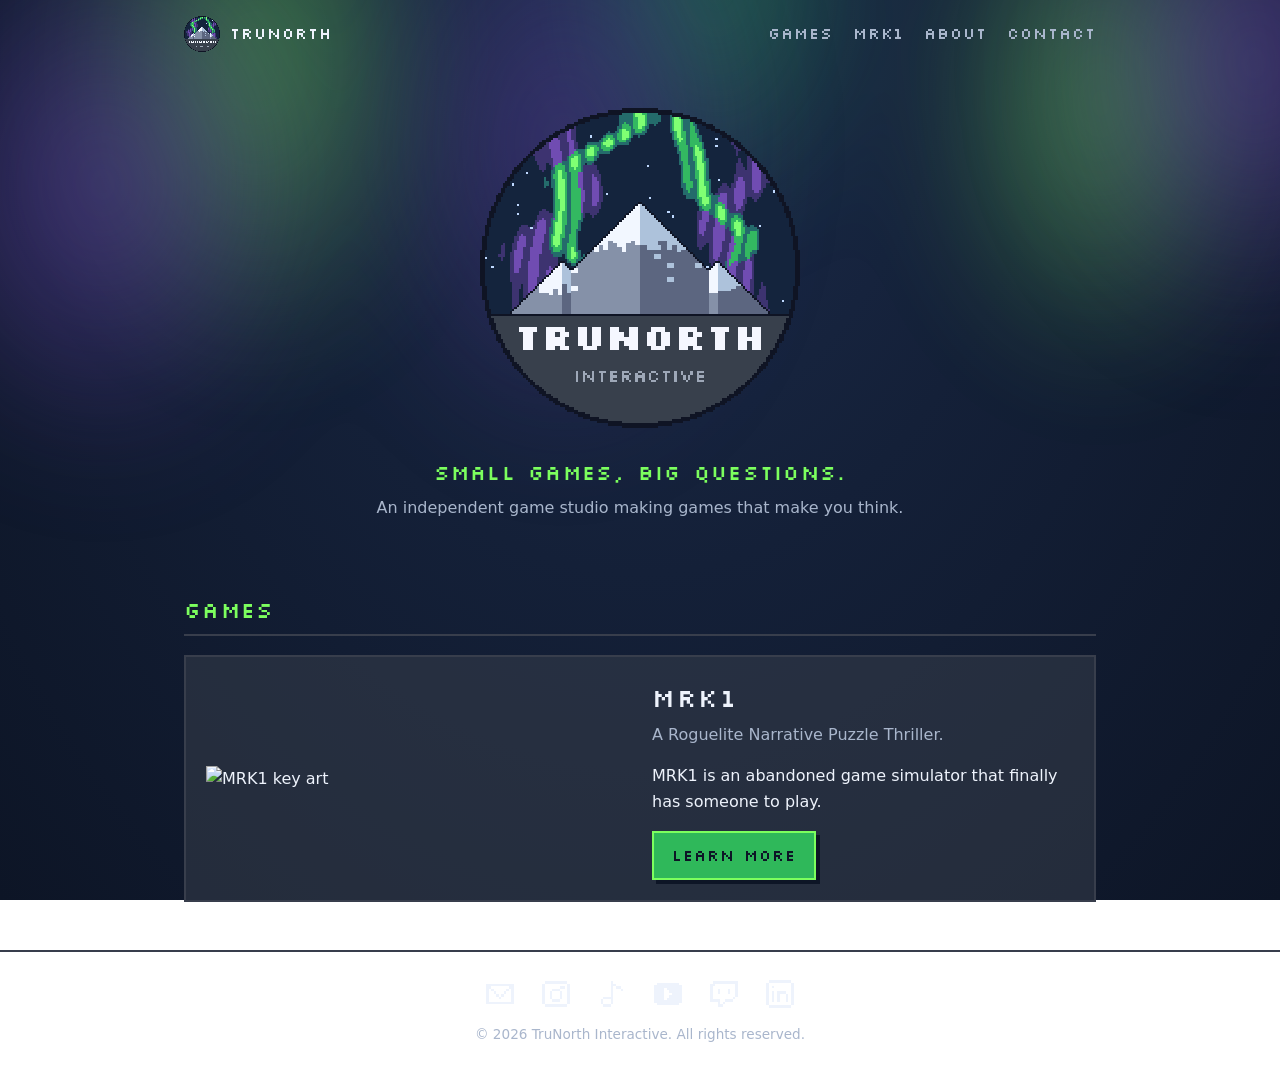
==== index.html @ 35603e85 "Animate the logo regardless of reduced-motion setting" ====
<!doctype html>
<html lang="en">
<head>
  <meta charset="utf-8">
  <meta name="viewport" content="width=device-width, initial-scale=1">
  <title>TruNorth Interactive</title>
  <meta name="description" content="TruNorth Interactive is an independent game studio. Makers of MRK1.">
  <link rel="icon" href="assets/trunorth-logo.png">
  <link rel="preconnect" href="https://fonts.googleapis.com">
  <link href="https://fonts.googleapis.com/css2?family=Silkscreen&display=swap" rel="stylesheet">
  <link rel="stylesheet" href="assets/style.css">
</head>
<body>
  <nav>
    <a class="brand" href="./"><img class="pixelated" src="assets/trunorth-logo.png" alt=""><span>TruNorth</span></a>
    <ul>
      <li><a href="#games">Games</a></li>
      <li><a href="mrk1/">MRK1</a></li>
      <li><a href="about/">About</a></li>
      <li><a href="mailto:trunorthinteractive@gmail.com">Contact</a></li>
    </ul>
  </nav>

  <main>
    <div class="hero">
      <picture>
        <source srcset="assets/trunorth-logo-animated.webp" type="image/webp">
        <img class="pixelated" src="assets/trunorth-logo.png" alt="TruNorth Interactive logo: northern lights over a snowy mountain">
      </picture>
      <p class="mantra">Small games, big questions.</p>
      <p>An independent game studio making games that make you think.</p>
    </div>

    <section id="games">
      <h2>Games</h2>
      <a class="card" href="mrk1/">
        <img src="assets/mrk1-keyart.png" alt="MRK1 key art">
        <div>
          <h3>MRK1</h3>
          <p class="tag">A Roguelite Narrative Puzzle Thriller.</p>
          <p>MRK1 is an abandoned game simulator that finally has someone to play.</p>
          <span class="button">Learn more</span>
        </div>
      </a>
    </section>
  </main>

  <footer>
    <p class="social">
      <a href="mailto:trunorthinteractive@gmail.com" aria-label="Email" title="Email"><svg viewBox="0 0 11 8" aria-hidden="true"><rect x="0" y="0" width="11" height="1"/><rect x="0" y="1" width="2" height="1"/><rect x="9" y="1" width="2" height="1"/><rect x="0" y="2" width="1" height="1"/><rect x="2" y="2" width="1" height="1"/><rect x="8" y="2" width="1" height="1"/><rect x="10" y="2" width="1" height="1"/><rect x="0" y="3" width="1" height="1"/><rect x="3" y="3" width="1" height="1"/><rect x="7" y="3" width="1" height="1"/><rect x="10" y="3" width="1" height="1"/><rect x="0" y="4" width="1" height="1"/><rect x="4" y="4" width="1" height="1"/><rect x="6" y="4" width="1" height="1"/><rect x="10" y="4" width="1" height="1"/><rect x="0" y="5" width="1" height="1"/><rect x="5" y="5" width="1" height="1"/><rect x="10" y="5" width="1" height="1"/><rect x="0" y="6" width="1" height="1"/><rect x="10" y="6" width="1" height="1"/><rect x="0" y="7" width="11" height="1"/></svg></a>
      <a href="https://www.instagram.com/trunorthinteractive/" aria-label="Instagram" title="Instagram" target="_blank" rel="noopener"><svg viewBox="0 0 11 10" aria-hidden="true"><rect x="1" y="0" width="9" height="1"/><rect x="0" y="1" width="1" height="1"/><rect x="10" y="1" width="1" height="1"/><rect x="0" y="2" width="1" height="1"/><rect x="7" y="2" width="2" height="1"/><rect x="10" y="2" width="1" height="1"/><rect x="0" y="3" width="1" height="1"/><rect x="4" y="3" width="3" height="1"/><rect x="10" y="3" width="1" height="1"/><rect x="0" y="4" width="1" height="1"/><rect x="3" y="4" width="1" height="1"/><rect x="7" y="4" width="1" height="1"/><rect x="10" y="4" width="1" height="1"/><rect x="0" y="5" width="1" height="1"/><rect x="3" y="5" width="1" height="1"/><rect x="7" y="5" width="1" height="1"/><rect x="10" y="5" width="1" height="1"/><rect x="0" y="6" width="1" height="1"/><rect x="3" y="6" width="1" height="1"/><rect x="7" y="6" width="1" height="1"/><rect x="10" y="6" width="1" height="1"/><rect x="0" y="7" width="1" height="1"/><rect x="4" y="7" width="3" height="1"/><rect x="10" y="7" width="1" height="1"/><rect x="0" y="8" width="1" height="1"/><rect x="10" y="8" width="1" height="1"/><rect x="1" y="9" width="9" height="1"/></svg></a>
      <a href="https://www.tiktok.com/@trunorthinteractive" aria-label="TikTok" title="TikTok" target="_blank" rel="noopener"><svg viewBox="0 0 11 10" aria-hidden="true"><rect x="5" y="0" width="1" height="1"/><rect x="5" y="1" width="2" height="1"/><rect x="5" y="2" width="1" height="1"/><rect x="7" y="2" width="2" height="1"/><rect x="5" y="3" width="1" height="1"/><rect x="9" y="3" width="1" height="1"/><rect x="5" y="4" width="1" height="1"/><rect x="5" y="5" width="1" height="1"/><rect x="2" y="6" width="4" height="1"/><rect x="1" y="7" width="1" height="1"/><rect x="5" y="7" width="1" height="1"/><rect x="1" y="8" width="1" height="1"/><rect x="5" y="8" width="1" height="1"/><rect x="2" y="9" width="3" height="1"/></svg></a>
      <a href="https://www.youtube.com/@trunorthinteractive" aria-label="YouTube" title="YouTube" target="_blank" rel="noopener"><svg viewBox="0 0 11 9" aria-hidden="true"><rect x="1" y="0" width="9" height="1"/><rect x="0" y="1" width="11" height="1"/><rect x="0" y="2" width="4" height="1"/><rect x="5" y="2" width="6" height="1"/><rect x="0" y="3" width="4" height="1"/><rect x="6" y="3" width="5" height="1"/><rect x="0" y="4" width="4" height="1"/><rect x="7" y="4" width="4" height="1"/><rect x="0" y="5" width="4" height="1"/><rect x="6" y="5" width="5" height="1"/><rect x="0" y="6" width="4" height="1"/><rect x="5" y="6" width="6" height="1"/><rect x="0" y="7" width="11" height="1"/><rect x="1" y="8" width="9" height="1"/></svg></a>
      <a href="https://www.twitch.tv/trunorthinteractive" aria-label="Twitch" title="Twitch" target="_blank" rel="noopener"><svg viewBox="0 0 11 10" aria-hidden="true"><rect x="1" y="0" width="10" height="1"/><rect x="0" y="1" width="2" height="1"/><rect x="10" y="1" width="1" height="1"/><rect x="0" y="2" width="1" height="1"/><rect x="10" y="2" width="1" height="1"/><rect x="0" y="3" width="1" height="1"/><rect x="3" y="3" width="1" height="1"/><rect x="7" y="3" width="1" height="1"/><rect x="10" y="3" width="1" height="1"/><rect x="0" y="4" width="1" height="1"/><rect x="3" y="4" width="1" height="1"/><rect x="7" y="4" width="1" height="1"/><rect x="10" y="4" width="1" height="1"/><rect x="0" y="5" width="1" height="1"/><rect x="10" y="5" width="1" height="1"/><rect x="0" y="6" width="1" height="1"/><rect x="9" y="6" width="1" height="1"/><rect x="0" y="7" width="4" height="1"/><rect x="6" y="7" width="3" height="1"/><rect x="3" y="8" width="1" height="1"/><rect x="5" y="8" width="1" height="1"/><rect x="3" y="9" width="2" height="1"/></svg></a>
<a href="https://www.linkedin.com/company/trunorth-interactive" aria-label="LinkedIn" title="LinkedIn" target="_blank" rel="noopener"><svg viewBox="0 0 10 10" aria-hidden="true"><rect x="1" y="0" width="8" height="1"/><rect x="0" y="1" width="1" height="8"/><rect x="9" y="1" width="1" height="8"/><rect x="2" y="2" width="1" height="1"/><rect x="2" y="4" width="1" height="4"/><rect x="4" y="4" width="3" height="1"/><rect x="4" y="5" width="1" height="3"/><rect x="7" y="5" width="1" height="3"/><rect x="1" y="9" width="8" height="1"/></svg></a>
    </p>
    &copy; 2026 TruNorth Interactive. All rights reserved.
  </footer>
</body>
</html>
---- assets/style.css ----
:root {
  --night: #142038;
  --night-deep: #0d1526;
  --slate: #383e4c;
  --snow: #eef3fc;
  --mist: #a9b6cc;
  --aurora: #7cff5e;
  --aurora-dim: #2fb85a;
  --mrk-red: #ff6b6b;
  --mrk-violet: #b98cff;
}

* { box-sizing: border-box; }
html, body { margin: 0; }

body {
  background: radial-gradient(ellipse at top, #1c2c4c 0%, var(--night) 45%, var(--night-deep) 100%) fixed;
  color: var(--snow);
  font-family: system-ui, -apple-system, "Segoe UI", sans-serif;
  line-height: 1.6;
  min-height: 100vh;
  display: flex;
  flex-direction: column;
}

/* Aurora: two blurred layers of green and violet bands drifting behind the page. */
body::before,
body::after {
  content: "";
  position: fixed;
  inset: -20% -10% 30% -10%;
  z-index: -1;
  pointer-events: none;
  filter: blur(60px);
  opacity: 0.45;
}
body::before {
  background:
    radial-gradient(ellipse 18% 55% at 25% 30%, var(--aurora) 0%, transparent 70%),
    radial-gradient(ellipse 14% 45% at 55% 20%, var(--aurora-dim) 0%, transparent 70%),
    radial-gradient(ellipse 16% 50% at 80% 35%, var(--aurora) 0%, transparent 70%);
  animation: aurora-drift 18s ease-in-out infinite alternate;
}
body::after {
  background:
    radial-gradient(ellipse 20% 50% at 15% 45%, #7048b8 0%, transparent 70%),
    radial-gradient(ellipse 18% 55% at 45% 40%, #5a3a9a 0%, transparent 70%),
    radial-gradient(ellipse 20% 50% at 90% 30%, #7048b8 0%, transparent 70%);
  opacity: 0.55;
  animation: aurora-drift 24s ease-in-out infinite alternate-reverse;
}
@keyframes aurora-drift {
  0%   { transform: translateX(-4%) skewX(-8deg) scaleY(1); }
  50%  { transform: translateX(3%) skewX(6deg) scaleY(1.08); }
  100% { transform: translateX(-2%) skewX(-4deg) scaleY(0.95); }
}
@media (prefers-reduced-motion: reduce) {
  body::before, body::after { animation: none; }
}

h1, h2, h3, nav, .button {
  font-family: "Silkscreen", monospace;
  font-weight: 400;
  letter-spacing: 0.06em;
}

a { color: var(--aurora); }
a:hover { color: var(--snow); }
img.pixelated { image-rendering: pixelated; }

nav {
  display: flex;
  justify-content: space-between;
  align-items: center;
  gap: 12px;
  padding: 16px 24px;
  max-width: 960px;
  width: 100%;
  margin: 0 auto;
}
nav .brand { display: flex; align-items: center; gap: 10px; color: var(--snow); text-decoration: none; }
nav .brand img { width: 36px; height: 36px; }
nav ul { list-style: none; display: flex; gap: 20px; margin: 0; padding: 0; }
nav ul a { color: var(--mist); text-decoration: none; }
nav ul a:hover { color: var(--aurora); }

main { flex: 1; width: 100%; max-width: 960px; margin: 0 auto; padding: 0 24px 48px; }

.hero { text-align: center; padding: 40px 0 24px; }
.hero img { width: min(320px, 70vw); height: auto; }
.hero p { color: var(--mist); max-width: 560px; margin: 16px auto 0; }

section { margin-top: 48px; }
section h2 { color: var(--aurora); font-size: 1.4rem; border-bottom: 2px solid var(--slate); padding-bottom: 6px; }

.card {
  display: grid;
  grid-template-columns: 1fr 1fr;
  gap: 24px;
  align-items: center;
  background: rgba(56, 62, 76, 0.55);
  border: 2px solid var(--slate);
  padding: 20px;
  text-decoration: none;
  color: inherit;
  transition: border-color 0.15s, transform 0.15s;
}
a.card:hover { border-color: var(--aurora-dim); transform: translateY(-2px); color: inherit; }
.card img { width: 100%; height: auto; display: block; }
.card h3 { margin: 0 0 4px; font-size: 1.6rem; }
.card .tag { color: var(--mist); margin: 0 0 12px; }

.button {
  display: inline-block;
  background: var(--aurora-dim);
  color: var(--night-deep);
  padding: 10px 18px;
  text-decoration: none;
  border: 2px solid var(--aurora);
  box-shadow: 4px 4px 0 var(--night-deep);
}
.button:hover { background: var(--aurora); color: var(--night-deep); }

footer {
  text-align: center;
  color: var(--mist);
  font-size: 0.85rem;
  padding: 24px;
  border-top: 2px solid var(--slate);
}

/* MRK1 page */
.mrk1 h1 { color: var(--mrk-red); font-size: 2.4rem; margin: 0; }
.mrk1 h1 .one { color: var(--mrk-violet); }
.mrk1 .tag { color: var(--mist); margin-top: 4px; }
.mrk1 section h2 { color: var(--mrk-red); }
.mrk1 .button { background: var(--mrk-red); border-color: #ffb0b0; }
.mrk1 .button:hover { background: #ff8f8f; }
.mrk1 .key-art { width: 100%; height: auto; border: 2px solid var(--slate); margin-top: 16px; }
.mrk1 ul.features { padding-left: 20px; }
.mrk1 ul.features li { margin-bottom: 8px; }

@media (max-width: 640px) {
  nav { padding: 12px 16px; }
  nav .brand span { display: none; }
  main { padding: 0 16px 40px; }
  .card { grid-template-columns: 1fr; }
}

footer .social { display: flex; justify-content: center; flex-wrap: wrap; gap: 20px; margin: 0 0 12px; font-family: "Silkscreen", monospace; }
footer .social a { color: var(--snow); text-decoration: none; }
footer .social a:hover { color: var(--aurora); }
.mrk1 footer .social a:hover { color: var(--mrk-red); }
footer .social a { display: inline-flex; padding: 4px; }
footer .social svg { width: 28px; height: 28px; fill: currentColor; shape-rendering: crispEdges; }
.shots { display: grid; grid-template-columns: repeat(2, 1fr); gap: 16px; }
.shots img { width: 100%; height: auto; display: block; border: 2px solid var(--slate); }
.shots a:hover img { border-color: var(--mrk-red); }
@media (max-width: 640px) { .shots { grid-template-columns: 1fr; } }
.shots .wide { grid-column: 1 / -1; }
.mrk1 .cta { margin-top: 24px; }
.hero p.mantra { font-family: "Silkscreen", monospace; color: var(--aurora); font-size: 1.3rem; letter-spacing: 0.06em; margin-top: 20px; }
.hero p.mantra + p { margin-top: 6px; }
.pillars { list-style: none; padding: 0; display: grid; grid-template-columns: repeat(3, 1fr); gap: 16px; }
.pillars li { background: rgba(56, 62, 76, 0.55); border: 2px solid var(--slate); padding: 16px; }
.pillars h3 { margin: 0 0 6px; color: var(--aurora); }
.pillars p { margin: 0; color: var(--mist); }
.founder { display: flex; gap: 24px; align-items: center; background: rgba(56, 62, 76, 0.55); border: 2px solid var(--slate); padding: 20px; }
.founder .portrait { width: 160px; height: 160px; flex: none; border: 2px solid var(--slate); }
.founder h3 { margin: 0; font-size: 1.4rem; }
.founder .role { margin: 0 0 8px; color: var(--aurora); font-family: "Silkscreen", monospace; }
@media (max-width: 640px) { .pillars { grid-template-columns: 1fr; } .founder { flex-direction: column; text-align: center; } }
.founder .ring { position: relative; flex: none; width: 176px; height: 176px; border-radius: 50%; padding: 6px; background: conic-gradient(var(--aurora), #7048b8, var(--aurora-dim), #b98cff, var(--aurora)); box-shadow: 0 0 24px rgba(124, 255, 94, 0.35), 0 0 48px rgba(112, 72, 184, 0.3); animation: ring-spin 12s linear infinite; }
.founder .ring .portrait { width: 100%; height: 100%; border-radius: 50%; border: 4px solid var(--night-deep); display: block; object-fit: cover; animation: ring-spin 12s linear infinite reverse; }
@keyframes ring-spin { to { transform: rotate(360deg); } }
@media (prefers-reduced-motion: reduce) { .founder .ring, .founder .ring .portrait { animation: none; } }
.studio { display: grid; grid-template-columns: 1.1fr 1fr; gap: 32px; align-items: center; }
.studio .mantra { font-family: "Silkscreen", monospace; color: var(--aurora); font-size: 1.8rem; line-height: 1.25; letter-spacing: 0.06em; margin: 0 0 8px; text-shadow: 0 0 18px rgba(124, 255, 94, 0.35); }
.studio .where { color: var(--mist); margin: 0 0 16px; }
.studio .pillars { grid-template-columns: 1fr; margin: 0; }
@media (max-width: 640px) { .studio { grid-template-columns: 1fr; } }
main.pad-top { padding-top: 24px; }
.team .founder { justify-content: center; padding: 32px; }
.team .founder .ring { width: 220px; height: 220px; }
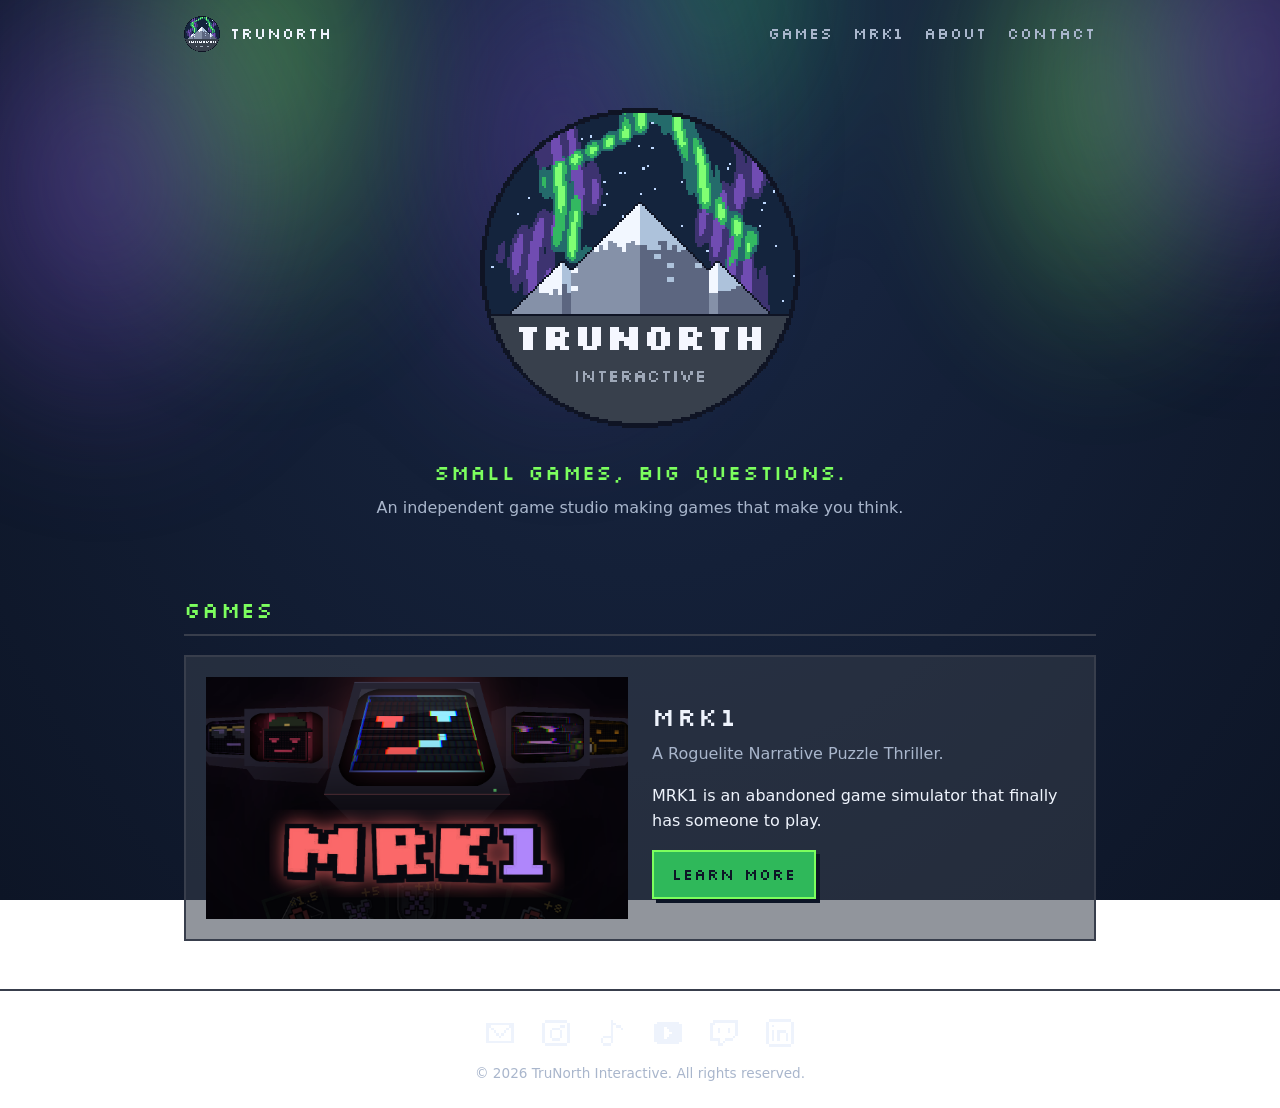
==== commit 08875f71: "Animate the logo regardless of reduced-motion setting (#8)" ====
--- a/index.html
+++ b/index.html
@@ -34,7 +34,7 @@
     <section id="games">
       <h2>Games</h2>
       <a class="card" href="mrk1/">
-        <img src="assets/mrk1-keyart.png" alt="MRK1 key art">
+        <img src="assets/mrk1-capsule.png" alt="MRK1: a monitor in the middle of a ring of boss-persona monitors, one glitched, above the MRK1 logo">
         <div>
           <h3>MRK1</h3>
           <p class="tag">A Roguelite Narrative Puzzle Thriller.</p>
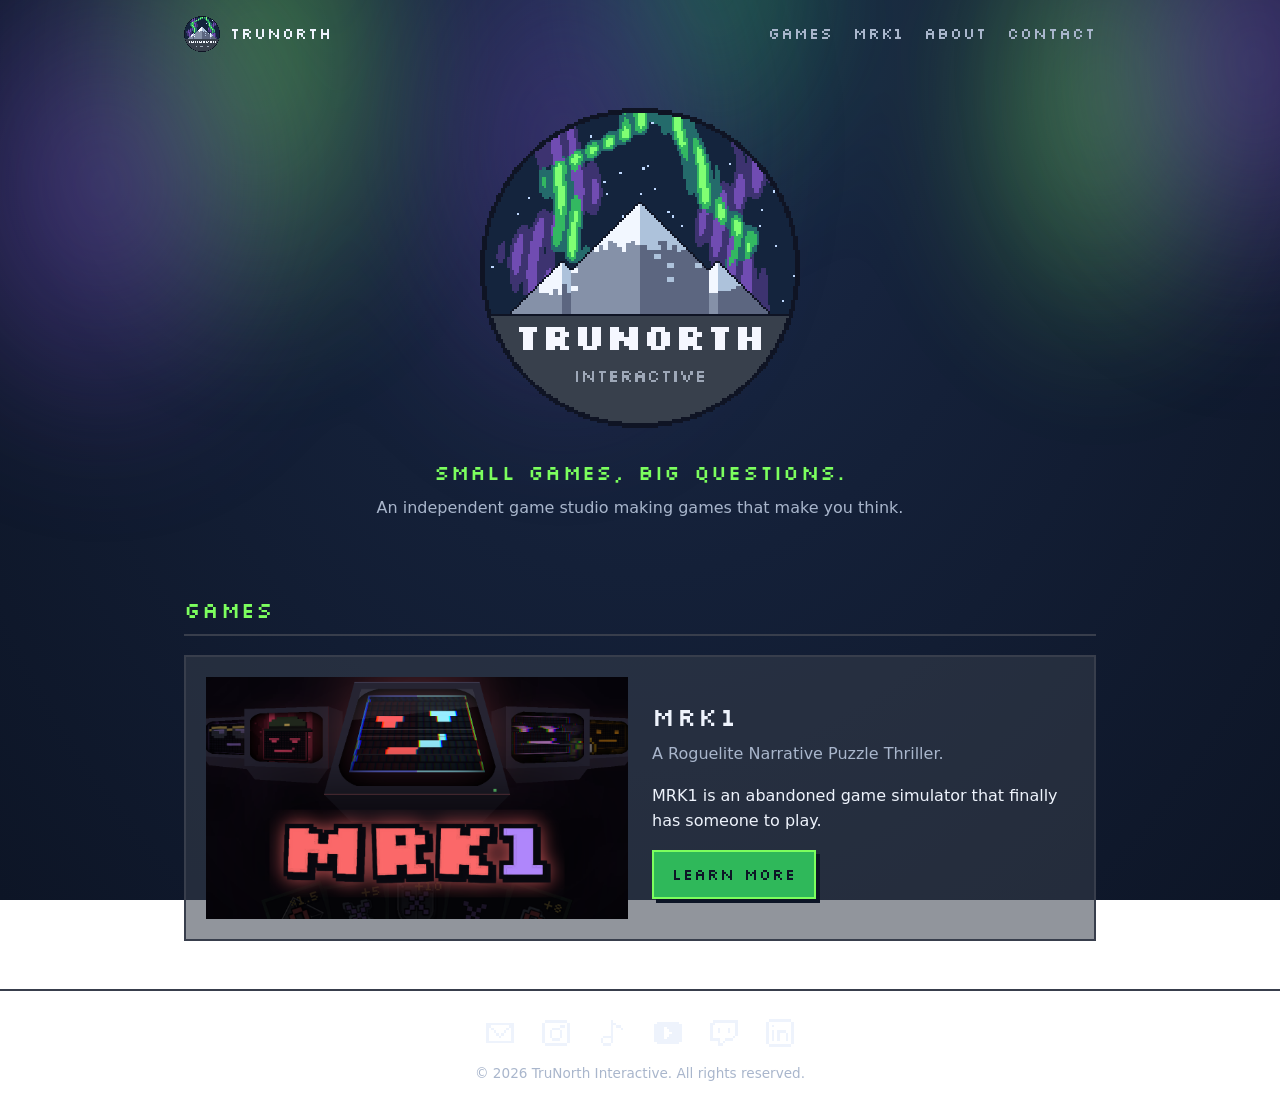
==== commit 3f660275: "Add Open Graph link preview tags and card images" ====
--- a/index.html
+++ b/index.html
@@ -5,6 +5,16 @@
   <meta name="viewport" content="width=device-width, initial-scale=1">
   <title>TruNorth Interactive</title>
   <meta name="description" content="TruNorth Interactive is an independent game studio. Makers of MRK1.">
+  <meta property="og:type" content="website">
+  <meta property="og:site_name" content="TruNorth Interactive">
+  <meta property="og:title" content="TruNorth Interactive">
+  <meta property="og:description" content="TruNorth Interactive is an independent game studio. Makers of MRK1.">
+  <meta property="og:url" content="https://trunorthinteractive.github.io/">
+  <meta property="og:image" content="https://trunorthinteractive.github.io/assets/trunorth-og.png">
+  <meta property="og:image:width" content="1200">
+  <meta property="og:image:height" content="630">
+  <meta property="og:image:alt" content="TruNorth Interactive logo">
+  <meta name="twitter:card" content="summary_large_image">
   <link rel="icon" href="assets/trunorth-logo.png">
   <link rel="preconnect" href="https://fonts.googleapis.com">
   <link href="https://fonts.googleapis.com/css2?family=Silkscreen&display=swap" rel="stylesheet">
--- a/assets/style.css
+++ b/assets/style.css
@@ -137,8 +137,20 @@
 .mrk1 .button { background: var(--mrk-red); border-color: #ffb0b0; }
 .mrk1 .button:hover { background: #ff8f8f; }
 .mrk1 .key-art { width: 100%; height: auto; border: 2px solid var(--slate); margin-top: 16px; }
-.mrk1 ul.features { padding-left: 20px; }
-.mrk1 ul.features li { margin-bottom: 8px; }
+.mrk1 .facts { list-style: none; padding: 0; margin: 12px 0 0; display: flex; flex-wrap: wrap; gap: 8px; }
+.mrk1 .facts li { border: 2px solid var(--slate); padding: 4px 10px; color: var(--mist); font-size: 0.85rem; }
+.mrk1 .features { display: grid; gap: 24px; margin-top: 24px; }
+.mrk1 .feature { display: grid; grid-template-columns: 1fr 1fr; gap: 20px; align-items: center; }
+.mrk1 .feature:nth-child(even) video { order: 2; }
+.mrk1 .feature video { width: 100%; height: auto; aspect-ratio: 1170 / 658; display: block; border: 2px solid var(--slate); background: var(--night-deep); }
+.mrk1 .feature h3 { margin: 0 0 6px; color: var(--mrk-violet); font-size: 1.1rem; }
+.mrk1 .feature p { margin: 0; color: var(--mist); }
+.mrk1 .more { margin-top: 24px; color: var(--mist); }
+.mrk1 .more strong { color: var(--snow); }
+@media (max-width: 640px) {
+  .mrk1 .feature { grid-template-columns: 1fr; gap: 10px; }
+  .mrk1 .feature:nth-child(even) video { order: 0; }
+}
 
 @media (max-width: 640px) {
   nav { padding: 12px 16px; }
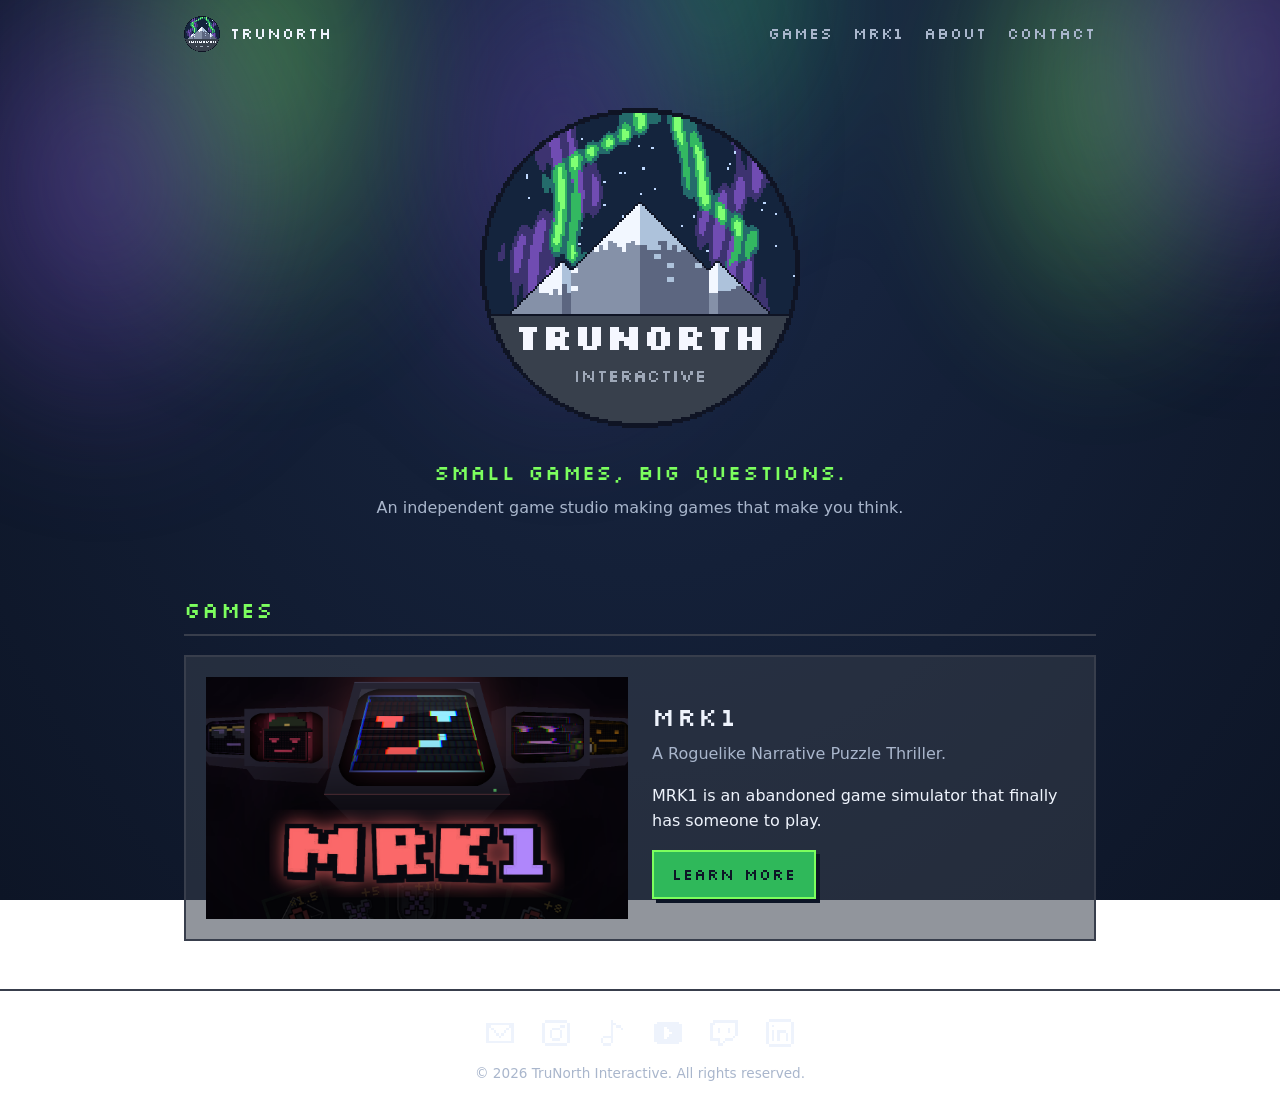
==== commit 875e02b9: "Homepage: roguelike tagline" ====
--- a/index.html
+++ b/index.html
@@ -47,7 +47,7 @@
         <img src="assets/mrk1-capsule.png" alt="MRK1: a monitor in the middle of a ring of boss-persona monitors, one glitched, above the MRK1 logo">
         <div>
           <h3>MRK1</h3>
-          <p class="tag">A Roguelite Narrative Puzzle Thriller.</p>
+          <p class="tag">A Roguelike Narrative Puzzle Thriller.</p>
           <p>MRK1 is an abandoned game simulator that finally has someone to play.</p>
           <span class="button">Learn more</span>
         </div>
--- a/assets/style.css
+++ b/assets/style.css
@@ -132,6 +132,7 @@
 /* MRK1 page */
 .mrk1 h1 { color: var(--mrk-red); font-size: 2.4rem; margin: 0; }
 .mrk1 h1 .one { color: var(--mrk-violet); }
+.mrk1 .hero h1 .logo { display: block; width: min(360px, 80vw); height: auto; margin: 0 auto; }
 .mrk1 .tag { color: var(--mist); margin-top: 4px; }
 .mrk1 section h2 { color: var(--mrk-red); }
 .mrk1 .button { background: var(--mrk-red); border-color: #ffb0b0; }
@@ -194,3 +195,12 @@
 main.pad-top { padding-top: 24px; }
 .team .founder { justify-content: center; padding: 32px; }
 .team .founder .ring { width: 220px; height: 220px; }
+
+/* Press kit */
+.factsheet { display: grid; grid-template-columns: max-content 1fr; gap: 0.4rem 1.2rem; margin: 0; }
+.factsheet dt { opacity: 0.7; }
+.factsheet dd { margin: 0; }
+.highlights { padding-left: 1.2rem; }
+.highlights li { margin-bottom: 0.6rem; }
+@media (max-width: 640px) { .factsheet { grid-template-columns: 1fr; } .factsheet dd { margin-bottom: 0.5rem; } }
+footer .press { margin: 0 0 8px; }
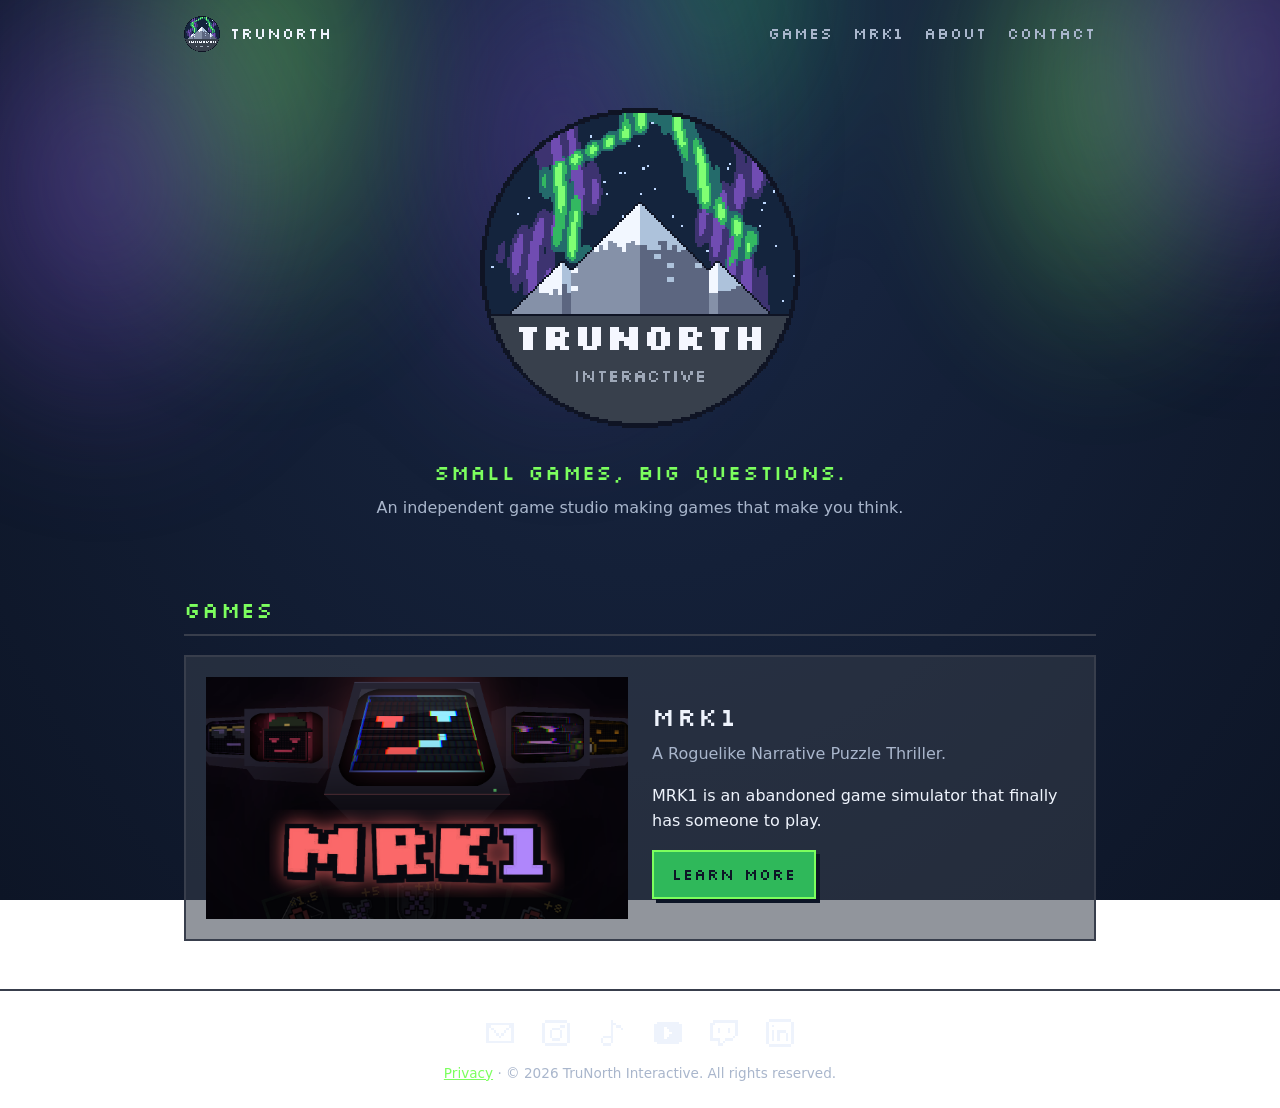
==== commit 0c58950d: "Add privacy policy and footer links" ====
--- a/index.html
+++ b/index.html
@@ -64,7 +64,7 @@
       <a href="https://www.twitch.tv/trunorthinteractive" aria-label="Twitch" title="Twitch" target="_blank" rel="noopener"><svg viewBox="0 0 11 10" aria-hidden="true"><rect x="1" y="0" width="10" height="1"/><rect x="0" y="1" width="2" height="1"/><rect x="10" y="1" width="1" height="1"/><rect x="0" y="2" width="1" height="1"/><rect x="10" y="2" width="1" height="1"/><rect x="0" y="3" width="1" height="1"/><rect x="3" y="3" width="1" height="1"/><rect x="7" y="3" width="1" height="1"/><rect x="10" y="3" width="1" height="1"/><rect x="0" y="4" width="1" height="1"/><rect x="3" y="4" width="1" height="1"/><rect x="7" y="4" width="1" height="1"/><rect x="10" y="4" width="1" height="1"/><rect x="0" y="5" width="1" height="1"/><rect x="10" y="5" width="1" height="1"/><rect x="0" y="6" width="1" height="1"/><rect x="9" y="6" width="1" height="1"/><rect x="0" y="7" width="4" height="1"/><rect x="6" y="7" width="3" height="1"/><rect x="3" y="8" width="1" height="1"/><rect x="5" y="8" width="1" height="1"/><rect x="3" y="9" width="2" height="1"/></svg></a>
 <a href="https://www.linkedin.com/company/trunorth-interactive" aria-label="LinkedIn" title="LinkedIn" target="_blank" rel="noopener"><svg viewBox="0 0 10 10" aria-hidden="true"><rect x="1" y="0" width="8" height="1"/><rect x="0" y="1" width="1" height="8"/><rect x="9" y="1" width="1" height="8"/><rect x="2" y="2" width="1" height="1"/><rect x="2" y="4" width="1" height="4"/><rect x="4" y="4" width="3" height="1"/><rect x="4" y="5" width="1" height="3"/><rect x="7" y="5" width="1" height="3"/><rect x="1" y="9" width="8" height="1"/></svg></a>
     </p>
-    &copy; 2026 TruNorth Interactive. All rights reserved.
+    <a href="privacy/">Privacy</a> · &copy; 2026 TruNorth Interactive. All rights reserved.
   </footer>
 </body>
 </html>
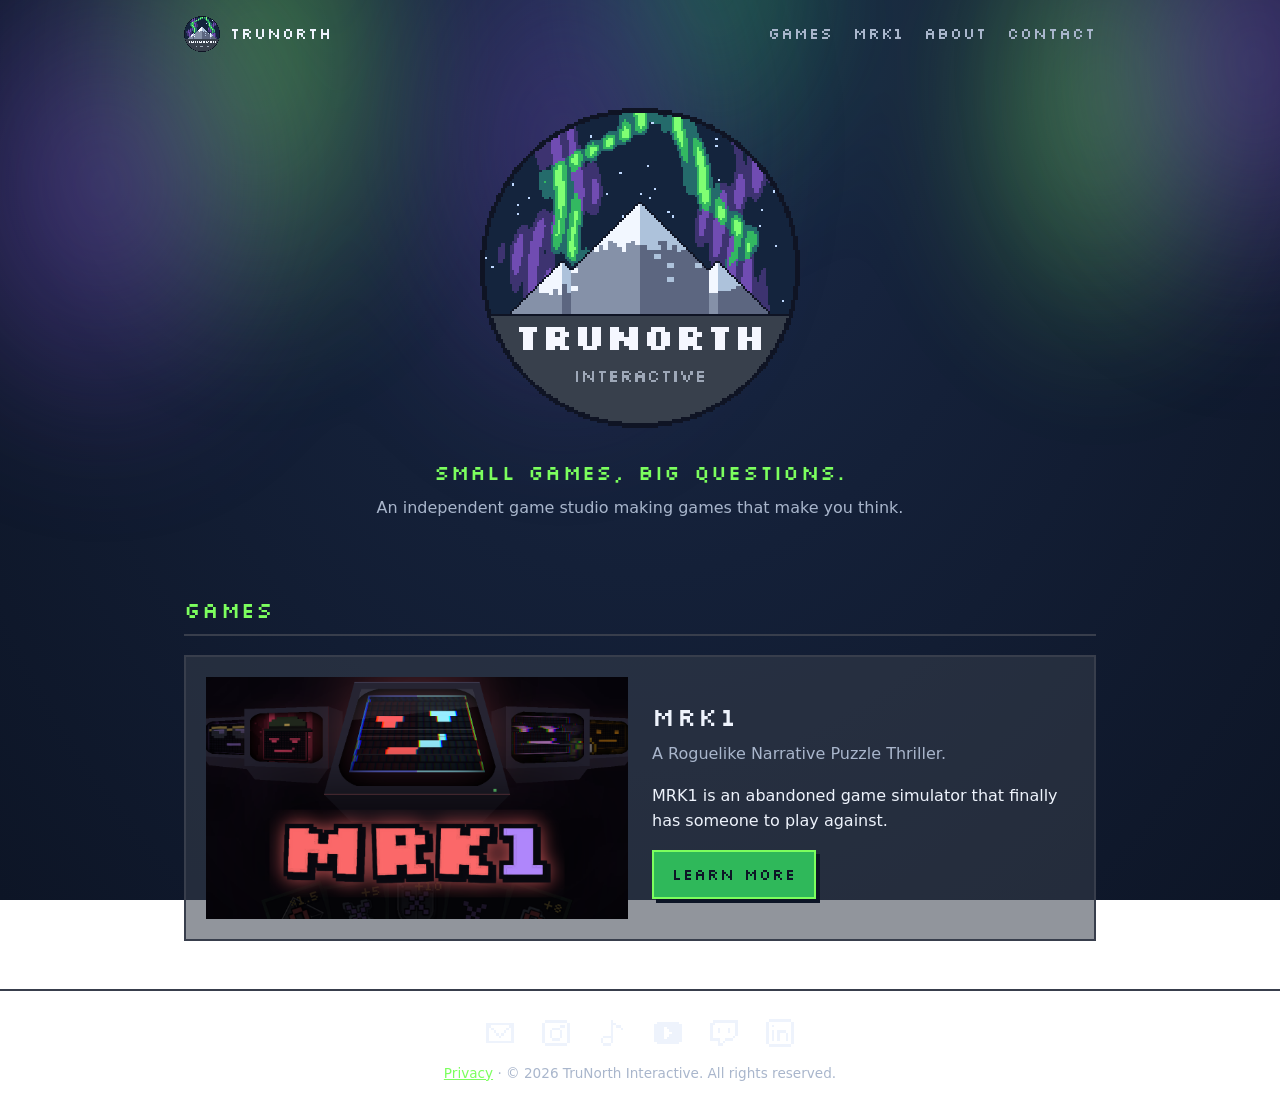
==== commit a256ff82: "Align MRK1 copy with the store page Unhinged Personas instead of Doctrines, plainer shop and boss wo" ====
--- a/index.html
+++ b/index.html
@@ -48,7 +48,7 @@
         <div>
           <h3>MRK1</h3>
           <p class="tag">A Roguelike Narrative Puzzle Thriller.</p>
-          <p>MRK1 is an abandoned game simulator that finally has someone to play.</p>
+          <p>MRK1 is an abandoned game simulator that finally has someone to play against.</p>
           <span class="button">Learn more</span>
         </div>
       </a>
--- a/assets/style.css
+++ b/assets/style.css
@@ -204,3 +204,11 @@
 .highlights li { margin-bottom: 0.6rem; }
 @media (max-width: 640px) { .factsheet { grid-template-columns: 1fr; } .factsheet dd { margin-bottom: 0.5rem; } }
 footer .press { margin: 0 0 8px; }
+
+/* Trailer: poster button swapped for the player on click */
+.trailer { display: block; position: relative; width: 100%; aspect-ratio: 16 / 9; padding: 0; border: 2px solid var(--mist); background: #000; cursor: pointer; }
+.trailer img { width: 100%; height: 100%; object-fit: cover; display: block; image-rendering: pixelated; }
+.trailer .play { position: absolute; left: 50%; top: 50%; width: 72px; height: 72px; margin: -36px 0 0 -36px; background: var(--mrk-red); border: 2px solid #ffb0b0; }
+.trailer .play::after { content: ""; position: absolute; left: 28px; top: 20px; border-left: 22px solid #fff; border-top: 16px solid transparent; border-bottom: 16px solid transparent; }
+.trailer:hover .play, .trailer:focus-visible .play { background: #ff8f8f; }
+.trailer-link { text-align: center; }
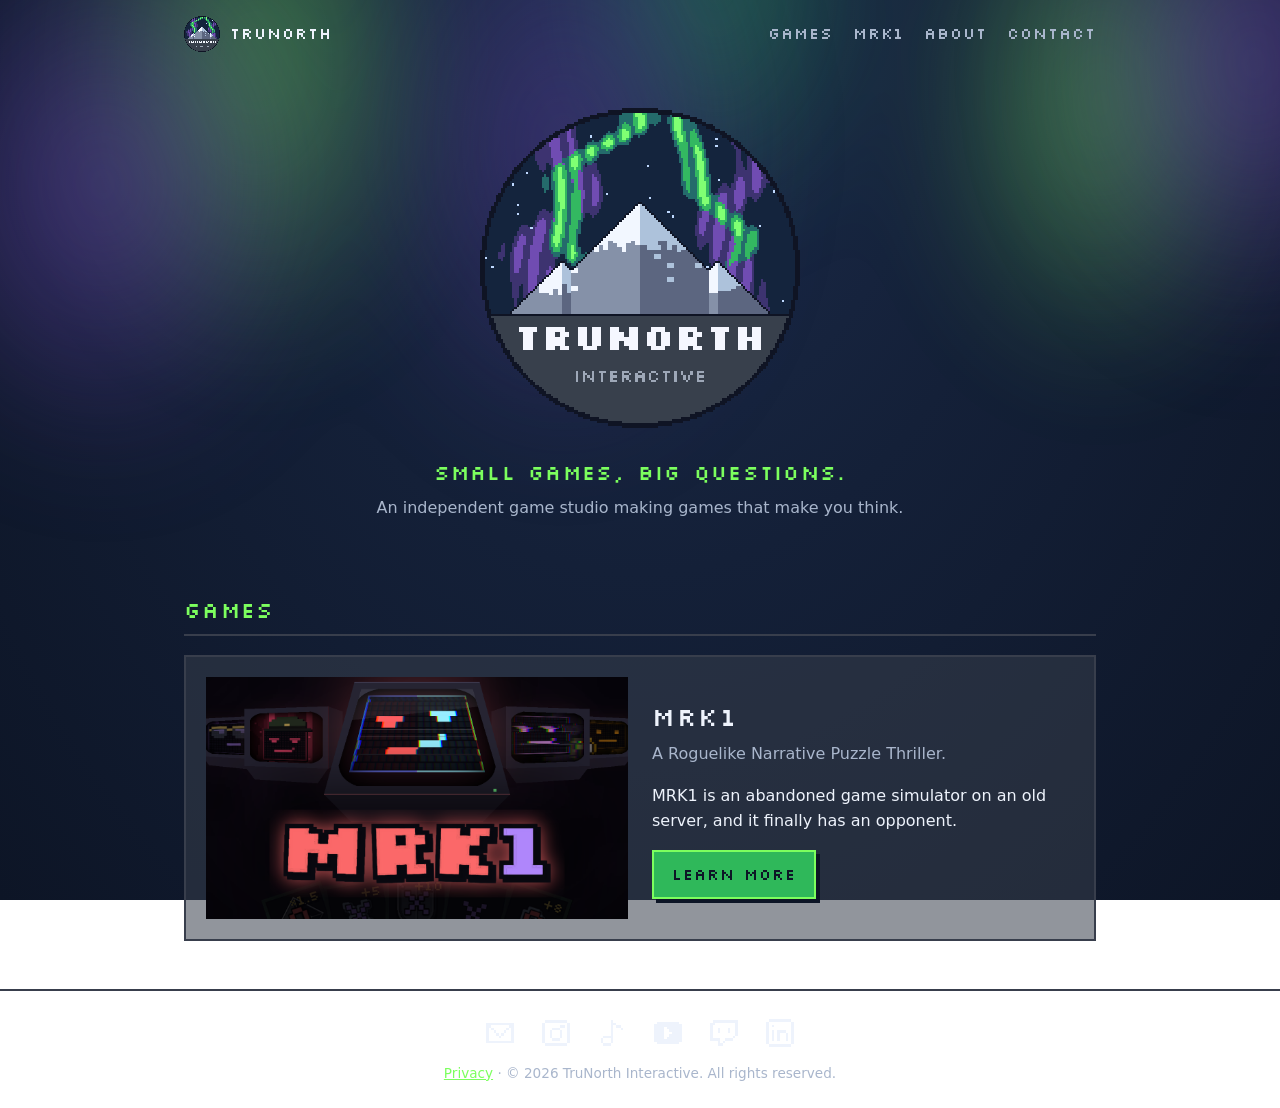
==== commit 31f40fd2: "Align MRK1 website wording with updated Steam store page" ====
--- a/index.html
+++ b/index.html
@@ -48,7 +48,7 @@
         <div>
           <h3>MRK1</h3>
           <p class="tag">A Roguelike Narrative Puzzle Thriller.</p>
-          <p>MRK1 is an abandoned game simulator that finally has someone to play against.</p>
+          <p>MRK1 is an abandoned game simulator on an old server, and it finally has an opponent.</p>
           <span class="button">Learn more</span>
         </div>
       </a>
--- a/assets/style.css
+++ b/assets/style.css
@@ -134,6 +134,15 @@
 .mrk1 h1 .one { color: var(--mrk-violet); }
 .mrk1 .hero h1 .logo { display: block; width: min(360px, 80vw); height: auto; margin: 0 auto; }
 .mrk1 .tag { color: var(--mist); margin-top: 4px; }
+.mrk1 .hero .tag {
+  font-family: "Silkscreen", monospace;
+  font-size: clamp(0.8rem, 2.6vw, 1.05rem);
+  letter-spacing: 0.12em;
+  text-transform: uppercase;
+  color: var(--aurora);
+  text-shadow: 0 0 10px rgba(124, 255, 94, 0.35);
+  margin-top: 12px;
+}
 .mrk1 section h2 { color: var(--mrk-red); }
 .mrk1 .button { background: var(--mrk-red); border-color: #ffb0b0; }
 .mrk1 .button:hover { background: #ff8f8f; }
@@ -172,6 +181,63 @@
 @media (max-width: 640px) { .shots { grid-template-columns: 1fr; } }
 .shots .wide { grid-column: 1 / -1; }
 .mrk1 .cta { margin-top: 24px; }
+/* Wishlist button: still most of the time, a brief glitch flicker every few seconds. */
+.mrk1 .cta .button { animation: cta-glitch 4.7s steps(1, end) infinite; }
+.mrk1 .cta .button:hover, .mrk1 .cta .button:focus-visible { animation: none; }
+@keyframes cta-glitch {
+  0%, 88%, 100% { transform: none; text-shadow: none; opacity: 1; }
+  89% { transform: translateX(-2px); text-shadow: 2px 0 #3ff, -2px 0 #f3f; }
+  90% { transform: translateX(2px) skewX(-6deg); text-shadow: -2px 0 #3ff, 2px 0 #f3f; opacity: 0.85; }
+  91% { transform: none; text-shadow: none; opacity: 1; }
+  93% { transform: translateX(1px); text-shadow: 1px 0 #3ff, -1px 0 #f3f; opacity: 0.7; }
+  94% { transform: none; text-shadow: none; opacity: 1; }
+}
+@media (prefers-reduced-motion: reduce) { .mrk1 .cta .button { animation: none; } }
+
+/* CRT pass on the MRK1 page only (body.crt): faint scanlines, a slow rolling band,
+   and rare colour-split flickers on the logo and headings. Body text is never touched. */
+.crt main::before,
+.crt main::after {
+  content: "";
+  position: fixed;
+  inset: 0;
+  pointer-events: none;
+  z-index: 50;
+}
+.crt main::before {
+  background: repeating-linear-gradient(to bottom, rgba(0, 0, 0, 0.14) 0 1px, transparent 1px 3px);
+}
+.crt main::after {
+  height: 18vh;
+  inset: auto 0 auto 0;
+  top: -18vh;
+  background: linear-gradient(to bottom, transparent, rgba(124, 255, 94, 0.035), transparent);
+  animation: crt-roll 9s linear infinite;
+}
+@keyframes crt-roll { to { transform: translateY(136vh); } }
+
+.crt .hero h1 .logo { animation: crt-logo 7.3s steps(1, end) infinite; }
+@keyframes crt-logo {
+  0%, 93%, 100% { transform: none; filter: none; }
+  94% { transform: translateX(-3px); filter: drop-shadow(3px 0 #3ff) drop-shadow(-3px 0 #f3f); }
+  95% { transform: translateX(2px) skewX(-4deg); filter: drop-shadow(-2px 0 #3ff) drop-shadow(2px 0 #f3f); }
+  96% { transform: none; filter: none; }
+}
+
+.crt section h2 { animation: crt-head 6.1s steps(1, end) infinite; }
+.crt section:nth-of-type(2) h2 { animation-delay: -2.2s; animation-duration: 7.7s; }
+.crt section:nth-of-type(3) h2 { animation-delay: -4.1s; animation-duration: 8.3s; }
+@keyframes crt-head {
+  0%, 95%, 100% { transform: none; text-shadow: none; }
+  96% { transform: translateX(2px); text-shadow: -2px 0 #3ff, 2px 0 #f3f; }
+  97% { transform: none; text-shadow: 1px 0 #3ff, -1px 0 #f3f; }
+  98% { transform: none; text-shadow: none; }
+}
+
+@media (prefers-reduced-motion: reduce) {
+  .crt main::after { display: none; }
+  .crt .hero h1 .logo, .crt section h2 { animation: none; }
+}
 .hero p.mantra { font-family: "Silkscreen", monospace; color: var(--aurora); font-size: 1.3rem; letter-spacing: 0.06em; margin-top: 20px; }
 .hero p.mantra + p { margin-top: 6px; }
 .pillars { list-style: none; padding: 0; display: grid; grid-template-columns: repeat(3, 1fr); gap: 16px; }
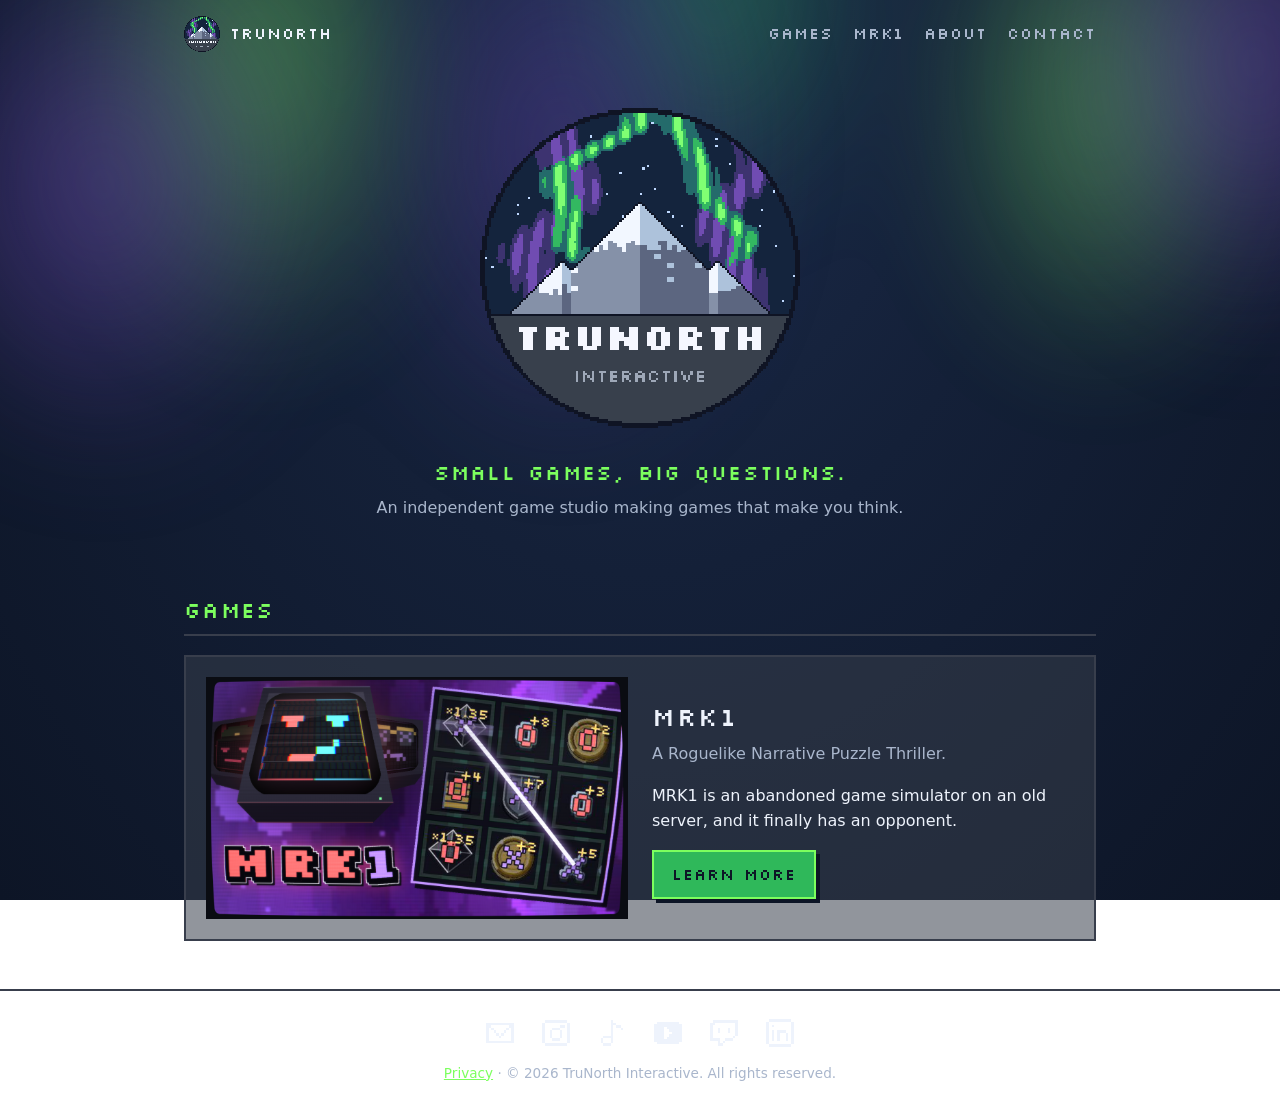
==== commit 71311901: "Update MRK1 key art, logo, social preview and icons to the new art suite" ====
--- a/index.html
+++ b/index.html
@@ -44,7 +44,7 @@
     <section id="games">
       <h2>Games</h2>
       <a class="card" href="mrk1/">
-        <img src="assets/mrk1-capsule.png" alt="MRK1: a monitor in the middle of a ring of boss-persona monitors, one glitched, above the MRK1 logo">
+        <img src="assets/mrk1-capsule.png" alt="MRK1: the MRK1 monitor flanked by boss-persona monitors, beside a tic-tac-toe board of upgraded pieces scoring a diagonal line">
         <div>
           <h3>MRK1</h3>
           <p class="tag">A Roguelike Narrative Puzzle Thriller.</p>
--- a/assets/style.css
+++ b/assets/style.css
@@ -268,7 +268,23 @@
 .factsheet dd { margin: 0; }
 .highlights { padding-left: 1.2rem; }
 .highlights li { margin-bottom: 0.6rem; }
-@media (max-width: 640px) { .factsheet { grid-template-columns: 1fr; } .factsheet dd { margin-bottom: 0.5rem; } }
+.press-zips { display: grid; grid-template-columns: repeat(3, 1fr); gap: 12px; margin: 16px 0 24px; }
+.press-zips .zip {
+  display: flex;
+  flex-direction: column;
+  gap: 2px;
+  padding: 10px 14px;
+  background: rgba(56, 62, 76, 0.55);
+  border: 2px solid var(--slate);
+  color: var(--snow);
+  text-decoration: none;
+  transition: border-color 0.15s, transform 0.15s;
+}
+.press-zips .zip:hover { border-color: var(--mrk-red); transform: translateY(-2px); color: var(--snow); }
+.press-zips .zip strong { color: var(--aurora); font-weight: 600; }
+.press-zips .zip:hover strong { color: var(--mrk-red); }
+.press-zips .zip span { color: var(--mist); font-size: 0.8rem; }
+@media (max-width: 640px) { .factsheet { grid-template-columns: 1fr; } .factsheet dd { margin-bottom: 0.5rem; } .press-zips { grid-template-columns: repeat(2, 1fr); } }
 footer .press { margin: 0 0 8px; }
 
 /* Trailer: poster button swapped for the player on click */
